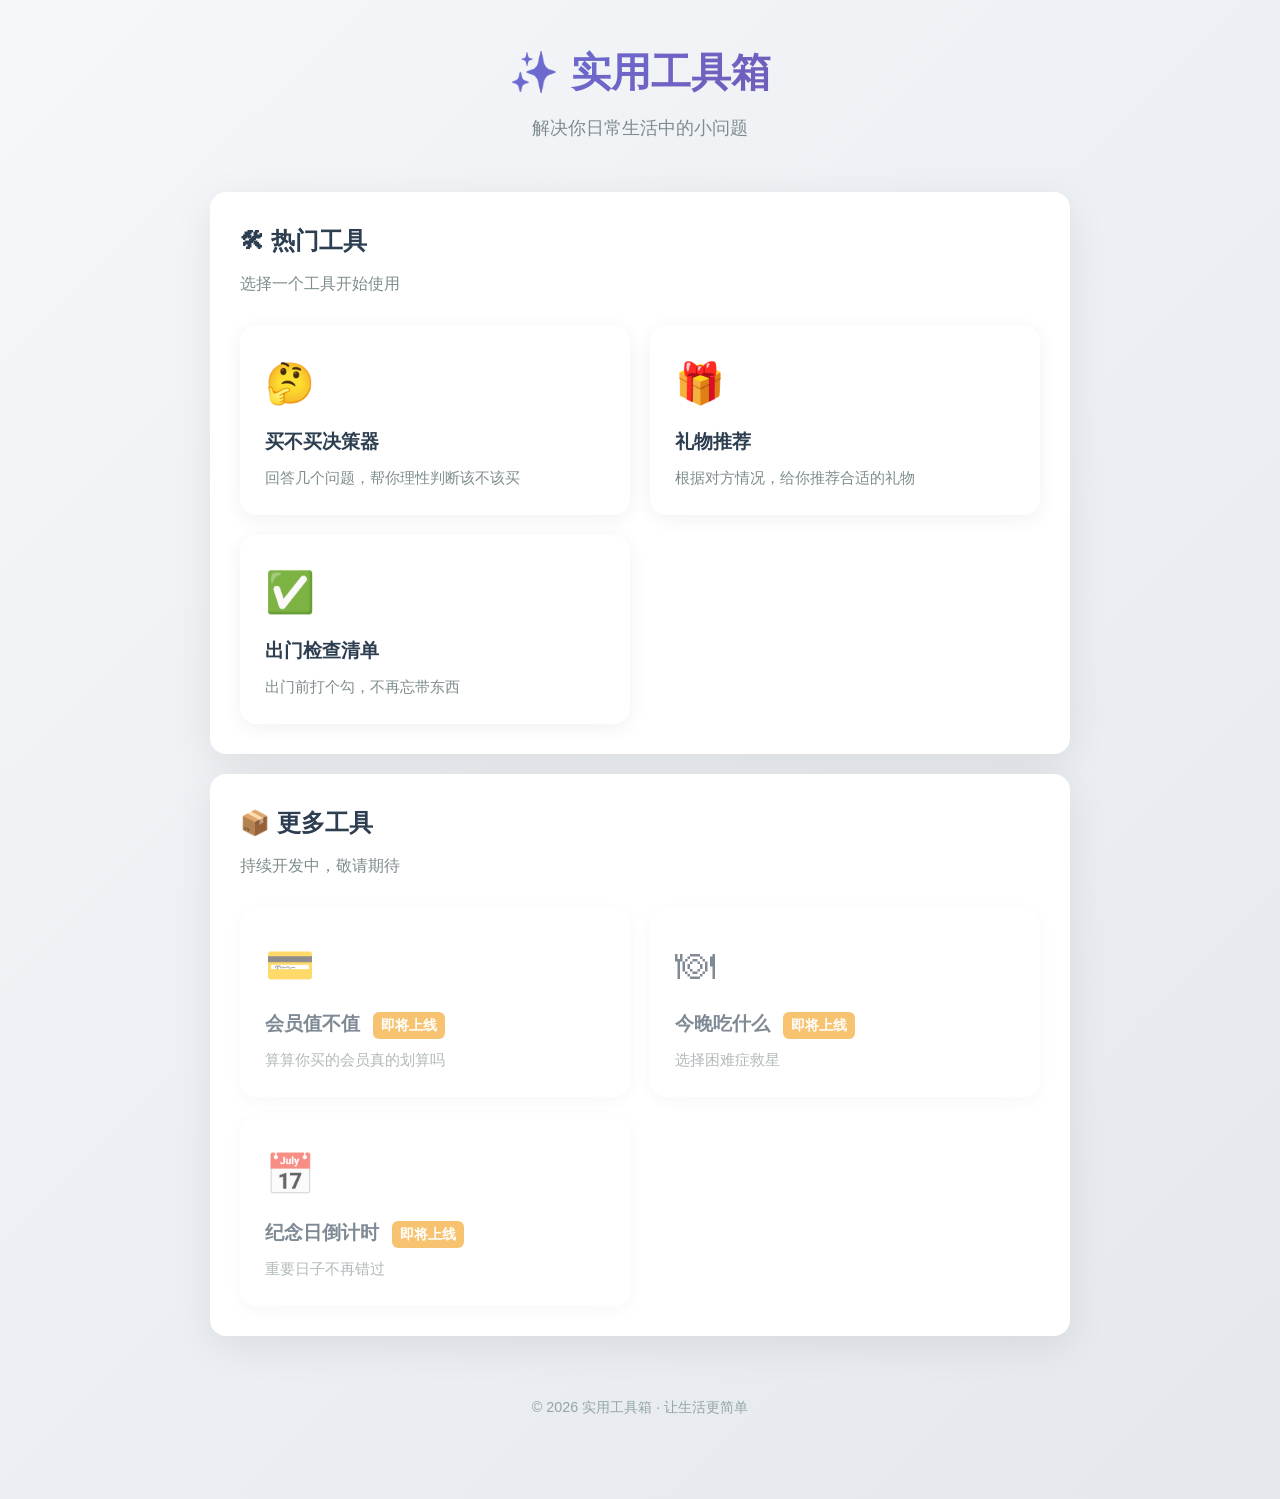
==== index.html @ 36814bb4 "initial commit: 实用工具箱 MVP" ====
<!DOCTYPE html>
<html lang="zh-CN">
<head>
  <meta charset="UTF-8">
  <meta name="viewport" content="width=device-width, initial-scale=1.0">
  <title>实用工具箱 - 解决日常生活中的小问题</title>
  <meta name="description" content="一个收集了各种实用小工具的网站，帮你解决日常生活中的小问题">
  <link rel="stylesheet" href="style.css">
</head>
<body>
  <div class="container">
    <header>
      <h1>✨ 实用工具箱</h1>
      <p>解决你日常生活中的小问题</p>
    </header>

    <div class="card">
      <h2 style="margin-bottom: 10px;">🛠 热门工具</h2>
      <p style="color: #7f8c8d;">选择一个工具开始使用</p>
      
      <div class="tool-grid">
        <a href="buy-or-not.html" class="tool-card">
          <div class="tool-icon">🤔</div>
          <h3>买不买决策器</h3>
          <p>回答几个问题，帮你理性判断该不该买</p>
        </a>
        
        <a href="gift-recommender.html" class="tool-card">
          <div class="tool-icon">🎁</div>
          <h3>礼物推荐</h3>
          <p>根据对方情况，给你推荐合适的礼物</p>
        </a>
        
        <a href="checklist.html" class="tool-card">
          <div class="tool-icon">✅</div>
          <h3>出门检查清单</h3>
          <p>出门前打个勾，不再忘带东西</p>
        </a>
      </div>
    </div>

    <div class="card">
      <h2 style="margin-bottom: 10px;">📦 更多工具</h2>
      <p style="color: #7f8c8d;">持续开发中，敬请期待</p>
      
      <div class="tool-grid">
        <div class="tool-card coming-soon">
          <div class="tool-icon">💳</div>
          <h3>会员值不值 <span class="coming-soon-badge">即将上线</span></h3>
          <p>算算你买的会员真的划算吗</p>
        </div>
        
        <div class="tool-card coming-soon">
          <div class="tool-icon">🍽</div>
          <h3>今晚吃什么 <span class="coming-soon-badge">即将上线</span></h3>
          <p>选择困难症救星</p>
        </div>
        
        <div class="tool-card coming-soon">
          <div class="tool-icon">📅</div>
          <h3>纪念日倒计时 <span class="coming-soon-badge">即将上线</span></h3>
          <p>重要日子不再错过</p>
        </div>
      </div>
    </div>

    <footer>
      <p>© 2026 实用工具箱 · 让生活更简单</p>
    </footer>
  </div>
</body>
</html>
---- style.css ----
* {
  margin: 0;
  padding: 0;
  box-sizing: border-box;
}

body {
  font-family: -apple-system, BlinkMacSystemFont, 'Segoe UI', 'PingFang SC', 'Hiragino Sans GB', 'Microsoft YaHei', sans-serif;
  background: linear-gradient(135deg, #f5f7fa 0%, #e4e8ec 100%);
  min-height: 100vh;
  color: #2c3e50;
  line-height: 1.6;
}

.container {
  max-width: 900px;
  margin: 0 auto;
  padding: 40px 20px;
}

header {
  text-align: center;
  margin-bottom: 50px;
}

header h1 {
  font-size: 2.5em;
  background: linear-gradient(135deg, #667eea 0%, #764ba2 100%);
  -webkit-background-clip: text;
  -webkit-text-fill-color: transparent;
  background-clip: text;
  margin-bottom: 10px;
}

header p {
  color: #7f8c8d;
  font-size: 1.1em;
}

.card {
  background: white;
  border-radius: 16px;
  padding: 30px;
  box-shadow: 0 10px 40px rgba(0, 0, 0, 0.08);
  margin-bottom: 20px;
}

.tool-grid {
  display: grid;
  grid-template-columns: repeat(auto-fit, minmax(260px, 1fr));
  gap: 20px;
  margin-top: 30px;
}

.tool-card {
  background: white;
  border-radius: 16px;
  padding: 25px;
  box-shadow: 0 4px 20px rgba(0, 0, 0, 0.06);
  text-decoration: none;
  color: inherit;
  transition: transform 0.2s, box-shadow 0.2s;
  cursor: pointer;
  display: block;
}

.tool-card:hover {
  transform: translateY(-4px);
  box-shadow: 0 8px 30px rgba(0, 0, 0, 0.12);
}

.tool-icon {
  font-size: 2.5em;
  margin-bottom: 12px;
}

.tool-card h3 {
  color: #2c3e50;
  margin-bottom: 8px;
  font-size: 1.2em;
}

.tool-card p {
  color: #7f8c8d;
  font-size: 0.95em;
}

.btn {
  background: linear-gradient(135deg, #667eea 0%, #764ba2 100%);
  color: white;
  border: none;
  padding: 14px 28px;
  border-radius: 10px;
  font-size: 1em;
  cursor: pointer;
  transition: transform 0.2s, box-shadow 0.2s;
  font-weight: 500;
}

.btn:hover {
  transform: translateY(-2px);
  box-shadow: 0 6px 20px rgba(102, 126, 234, 0.4);
}

.btn-secondary {
  background: #ecf0f1;
  color: #2c3e50;
}

.btn-secondary:hover {
  background: #bdc3c7;
  box-shadow: 0 6px 20px rgba(0, 0, 0, 0.1);
}

.question {
  margin-bottom: 25px;
}

.question p {
  font-size: 1.1em;
  margin-bottom: 12px;
  font-weight: 500;
}

.options {
  display: flex;
  flex-wrap: wrap;
  gap: 10px;
}

.option-btn {
  flex: 1;
  min-width: 120px;
  padding: 12px 20px;
  border: 2px solid #e0e6ed;
  background: white;
  border-radius: 10px;
  cursor: pointer;
  transition: all 0.2s;
  font-size: 0.95em;
  color: #2c3e50;
}

.option-btn:hover {
  border-color: #667eea;
  background: #f8f9ff;
}

.option-btn.selected {
  border-color: #667eea;
  background: #667eea;
  color: white;
}

input[type="text"], input[type="number"], input[type="date"], select, textarea {
  width: 100%;
  padding: 12px;
  border: 2px solid #e0e6ed;
  border-radius: 10px;
  font-size: 1em;
  transition: border-color 0.2s;
  font-family: inherit;
}

input:focus, select:focus, textarea:focus {
  outline: none;
  border-color: #667eea;
}

.result-box {
  background: linear-gradient(135deg, #f8f9ff 0%, #f0f2ff 100%);
  border-left: 4px solid #667eea;
  padding: 20px;
  border-radius: 10px;
  margin-top: 20px;
}

.result-box h3 {
  color: #667eea;
  margin-bottom: 10px;
}

.back-link {
  display: inline-block;
  color: #667eea;
  text-decoration: none;
  margin-bottom: 20px;
  font-weight: 500;
}

.back-link:hover {
  text-decoration: underline;
}

.tool-header {
  margin-bottom: 30px;
}

.tool-header h2 {
  color: #2c3e50;
  margin-bottom: 8px;
}

.tool-header p {
  color: #7f8c8d;
}

footer {
  text-align: center;
  padding: 40px 20px;
  color: #95a5a6;
  font-size: 0.9em;
}

.checklist-item {
  display: flex;
  align-items: center;
  padding: 12px;
  background: #f8f9fa;
  border-radius: 8px;
  margin-bottom: 8px;
}

.checklist-item input[type="checkbox"] {
  width: 20px;
  height: 20px;
  margin-right: 12px;
  cursor: pointer;
}

.checklist-item label {
  flex: 1;
  cursor: pointer;
}

.checklist-item.checked label {
  text-decoration: line-through;
  color: #95a5a6;
}

.progress-bar {
  background: #e0e6ed;
  border-radius: 10px;
  height: 8px;
  margin: 15px 0;
  overflow: hidden;
}

.progress-fill {
  background: linear-gradient(135deg, #667eea 0%, #764ba2 100%);
  height: 100%;
  transition: width 0.3s;
}

.tabs {
  display: flex;
  gap: 10px;
  margin-bottom: 25px;
  flex-wrap: wrap;
}

.tab-btn {
  padding: 10px 18px;
  background: #ecf0f1;
  border: none;
  border-radius: 8px;
  cursor: pointer;
  font-size: 0.95em;
  color: #2c3e50;
  transition: all 0.2s;
}

.tab-btn.active {
  background: linear-gradient(135deg, #667eea 0%, #764ba2 100%);
  color: white;
}

.gift-result {
  background: white;
  border-radius: 12px;
  padding: 20px;
  margin-top: 15px;
  box-shadow: 0 4px 15px rgba(0, 0, 0, 0.06);
}

.gift-result h4 {
  color: #2c3e50;
  margin-bottom: 8px;
}

.gift-result p {
  color: #7f8c8d;
  margin-bottom: 10px;
}

.coming-soon {
  opacity: 0.6;
  pointer-events: none;
}

.coming-soon-badge {
  display: inline-block;
  background: #f39c12;
  color: white;
  padding: 2px 8px;
  border-radius: 6px;
  font-size: 0.75em;
  margin-left: 8px;
}

@media (max-width: 600px) {
  .container {
    padding: 20px 15px;
  }
  
  header h1 {
    font-size: 1.8em;
  }
  
  .tool-grid {
    grid-template-columns: 1fr;
  }
  
  .card {
    padding: 20px;
  }
}
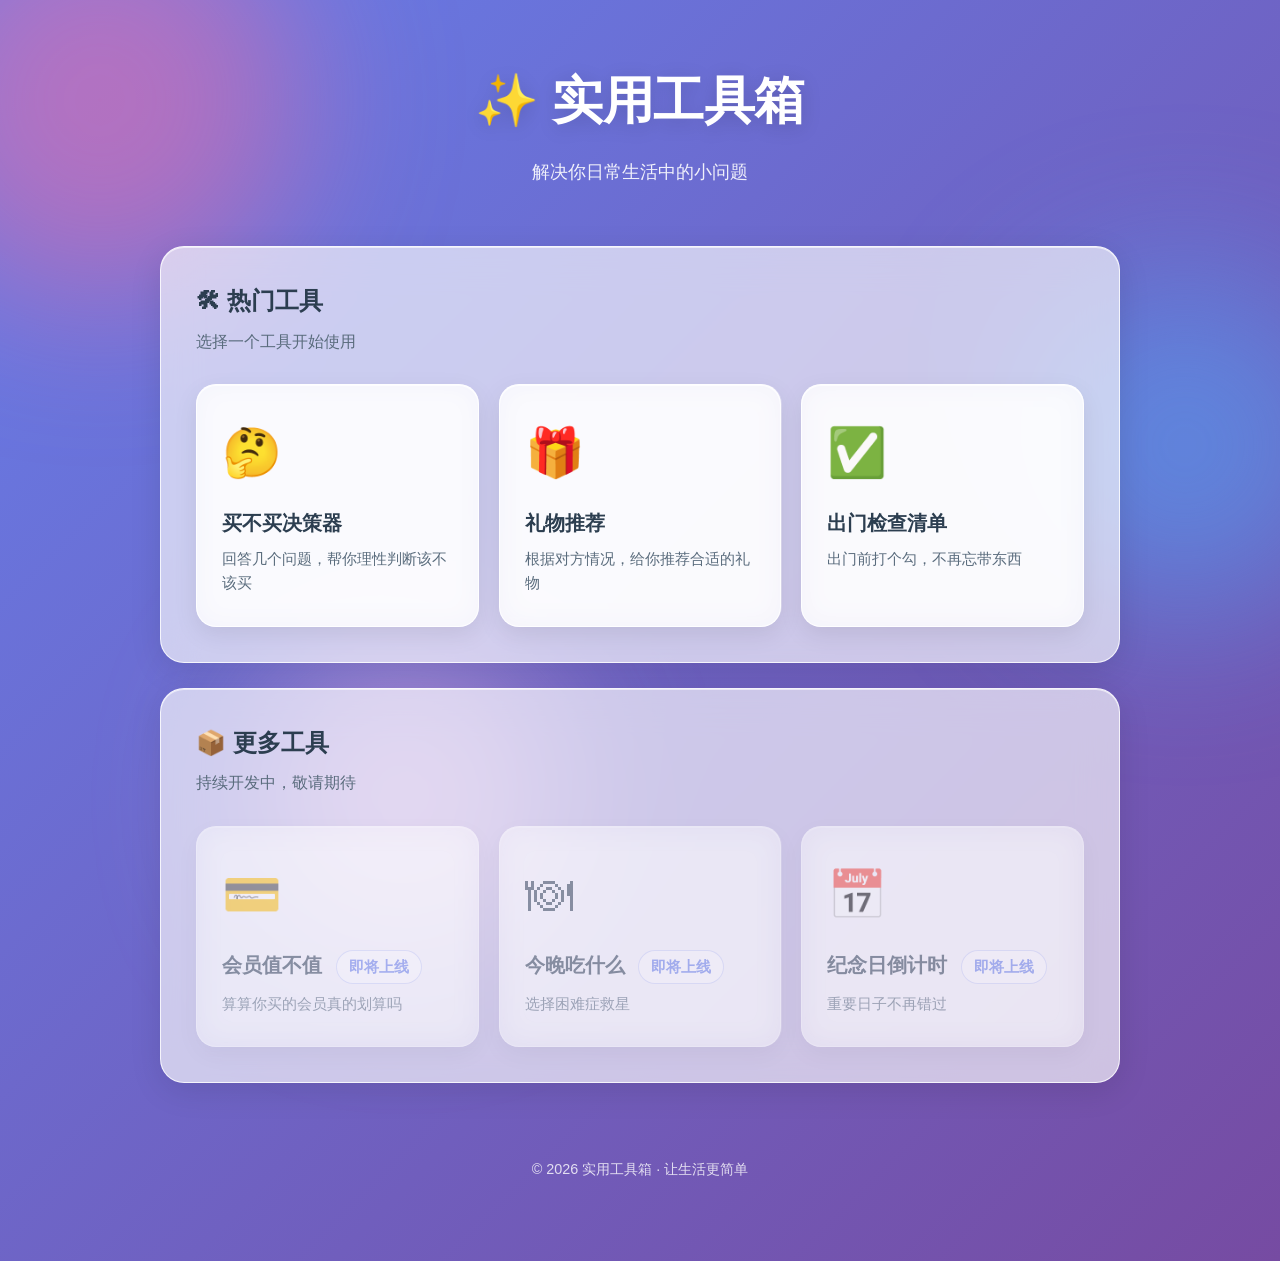
==== commit 6c422d79: "首页样式升级为玻璃拟态风格" ====
--- a/index.html
+++ b/index.html
@@ -8,6 +8,10 @@
   <link rel="stylesheet" href="style.css">
 </head>
 <body>
+  <div class="decoration-blob blob-1"></div>
+  <div class="decoration-blob blob-2"></div>
+  <div class="decoration-blob blob-3"></div>
+
   <div class="container">
     <header>
       <h1>✨ 实用工具箱</h1>
@@ -15,24 +19,24 @@
     </header>
 
     <div class="card">
-      <h2 style="margin-bottom: 10px;">🛠 热门工具</h2>
-      <p style="color: #7f8c8d;">选择一个工具开始使用</p>
-      
+      <h2>🛠 热门工具</h2>
+      <p>选择一个工具开始使用</p>
+
       <div class="tool-grid">
         <a href="buy-or-not.html" class="tool-card">
-          <div class="tool-icon">🤔</div>
+          <span class="tool-icon">🤔</span>
           <h3>买不买决策器</h3>
           <p>回答几个问题，帮你理性判断该不该买</p>
         </a>
-        
+
         <a href="gift-recommender.html" class="tool-card">
-          <div class="tool-icon">🎁</div>
+          <span class="tool-icon">🎁</span>
           <h3>礼物推荐</h3>
           <p>根据对方情况，给你推荐合适的礼物</p>
         </a>
-        
+
         <a href="checklist.html" class="tool-card">
-          <div class="tool-icon">✅</div>
+          <span class="tool-icon">✅</span>
           <h3>出门检查清单</h3>
           <p>出门前打个勾，不再忘带东西</p>
         </a>
@@ -40,24 +44,24 @@
     </div>
 
     <div class="card">
-      <h2 style="margin-bottom: 10px;">📦 更多工具</h2>
-      <p style="color: #7f8c8d;">持续开发中，敬请期待</p>
-      
+      <h2>📦 更多工具</h2>
+      <p>持续开发中，敬请期待</p>
+
       <div class="tool-grid">
         <div class="tool-card coming-soon">
-          <div class="tool-icon">💳</div>
+          <span class="tool-icon">💳</span>
           <h3>会员值不值 <span class="coming-soon-badge">即将上线</span></h3>
           <p>算算你买的会员真的划算吗</p>
         </div>
-        
+
         <div class="tool-card coming-soon">
-          <div class="tool-icon">🍽</div>
+          <span class="tool-icon">🍽</span>
           <h3>今晚吃什么 <span class="coming-soon-badge">即将上线</span></h3>
           <p>选择困难症救星</p>
         </div>
-        
+
         <div class="tool-card coming-soon">
-          <div class="tool-icon">📅</div>
+          <span class="tool-icon">📅</span>
           <h3>纪念日倒计时 <span class="coming-soon-badge">即将上线</span></h3>
           <p>重要日子不再错过</p>
         </div>
--- a/style.css
+++ b/style.css
@@ -6,82 +6,193 @@
 
 body {
   font-family: -apple-system, BlinkMacSystemFont, 'Segoe UI', 'PingFang SC', 'Hiragino Sans GB', 'Microsoft YaHei', sans-serif;
-  background: linear-gradient(135deg, #f5f7fa 0%, #e4e8ec 100%);
+  background: linear-gradient(135deg, #667eea 0%, #764ba2 25%, #f093fb 50%, #f5576c 75%, #4facfe 100%);
+  background-size: 400% 400%;
+  animation: gradientFlow 15s ease infinite;
   min-height: 100vh;
   color: #2c3e50;
   line-height: 1.6;
+  position: relative;
+  overflow-x: hidden;
+}
+
+@keyframes gradientFlow {
+  0% { background-position: 0% 50%; }
+  50% { background-position: 100% 50%; }
+  100% { background-position: 0% 50%; }
+}
+
+.decoration-blob {
+  position: fixed;
+  border-radius: 50%;
+  filter: blur(80px);
+  opacity: 0.5;
+  pointer-events: none;
+  z-index: 0;
+}
+
+.blob-1 {
+  width: 400px;
+  height: 400px;
+  background: #ff6b9d;
+  top: -100px;
+  left: -100px;
+  animation: float1 20s ease-in-out infinite;
+}
+
+.blob-2 {
+  width: 350px;
+  height: 350px;
+  background: #4facfe;
+  top: 30%;
+  right: -80px;
+  animation: float2 25s ease-in-out infinite;
+}
+
+.blob-3 {
+  width: 300px;
+  height: 300px;
+  background: #fbc2eb;
+  bottom: -50px;
+  left: 20%;
+  animation: float3 22s ease-in-out infinite;
+}
+
+@keyframes float1 {
+  0%, 100% { transform: translate(0, 0) scale(1); }
+  33% { transform: translate(50px, 80px) scale(1.1); }
+  66% { transform: translate(-30px, 60px) scale(0.95); }
+}
+
+@keyframes float2 {
+  0%, 100% { transform: translate(0, 0) scale(1); }
+  33% { transform: translate(-40px, 50px) scale(1.15); }
+  66% { transform: translate(60px, -30px) scale(0.9); }
+}
+
+@keyframes float3 {
+  0%, 100% { transform: translate(0, 0) scale(1); }
+  33% { transform: translate(30px, -60px) scale(1.1); }
+  66% { transform: translate(-50px, -20px) scale(0.95); }
 }
 
 .container {
-  max-width: 900px;
+  max-width: 1000px;
   margin: 0 auto;
-  padding: 40px 20px;
+  padding: 60px 20px;
+  position: relative;
+  z-index: 1;
 }
 
 header {
   text-align: center;
-  margin-bottom: 50px;
+  margin-bottom: 60px;
 }
 
 header h1 {
-  font-size: 2.5em;
-  background: linear-gradient(135deg, #667eea 0%, #764ba2 100%);
-  -webkit-background-clip: text;
-  -webkit-text-fill-color: transparent;
-  background-clip: text;
+  font-size: 3.2em;
+  color: white;
+  margin-bottom: 15px;
+  text-shadow: 0 4px 20px rgba(0, 0, 0, 0.15);
+  font-weight: 700;
+  letter-spacing: -0.5px;
+}
+
+header p {
+  color: rgba(255, 255, 255, 0.9);
+  font-size: 1.15em;
+  font-weight: 400;
+}
+
+.card {
+  background: rgba(255, 255, 255, 0.65);
+  backdrop-filter: blur(20px);
+  -webkit-backdrop-filter: blur(20px);
+  border: 1px solid rgba(255, 255, 255, 0.8);
+  border-radius: 24px;
+  padding: 35px;
+  box-shadow:
+    0 8px 32px rgba(0, 0, 0, 0.1),
+    inset 0 1px 0 rgba(255, 255, 255, 0.6);
+  margin-bottom: 25px;
+}
+
+.card h2 {
+  color: #2c3e50;
+  font-size: 1.5em;
+  margin-bottom: 8px;
+}
+
+.card > p {
+  color: #5a6c7d;
   margin-bottom: 10px;
-}
-
-header p {
-  color: #7f8c8d;
-  font-size: 1.1em;
-}
-
-.card {
-  background: white;
-  border-radius: 16px;
-  padding: 30px;
-  box-shadow: 0 10px 40px rgba(0, 0, 0, 0.08);
-  margin-bottom: 20px;
 }
 
 .tool-grid {
   display: grid;
-  grid-template-columns: repeat(auto-fit, minmax(260px, 1fr));
+  grid-template-columns: repeat(auto-fit, minmax(280px, 1fr));
   gap: 20px;
   margin-top: 30px;
 }
 
 .tool-card {
-  background: white;
-  border-radius: 16px;
-  padding: 25px;
-  box-shadow: 0 4px 20px rgba(0, 0, 0, 0.06);
+  background: rgba(255, 255, 255, 0.75);
+  backdrop-filter: blur(15px);
+  -webkit-backdrop-filter: blur(15px);
+  border: 1px solid rgba(255, 255, 255, 0.9);
+  border-radius: 20px;
+  padding: 30px 25px;
+  box-shadow:
+    0 8px 25px rgba(0, 0, 0, 0.08),
+    inset 0 1px 0 rgba(255, 255, 255, 0.8);
   text-decoration: none;
   color: inherit;
-  transition: transform 0.2s, box-shadow 0.2s;
+  transition: all 0.3s cubic-bezier(0.4, 0, 0.2, 1);
   cursor: pointer;
   display: block;
+  position: relative;
+  overflow: hidden;
+}
+
+.tool-card::before {
+  content: '';
+  position: absolute;
+  top: 0;
+  left: 0;
+  right: 0;
+  height: 4px;
+  background: linear-gradient(90deg, #667eea, #764ba2, #f093fb);
+  opacity: 0;
+  transition: opacity 0.3s;
 }
 
 .tool-card:hover {
-  transform: translateY(-4px);
-  box-shadow: 0 8px 30px rgba(0, 0, 0, 0.12);
+  transform: translateY(-6px);
+  box-shadow:
+    0 15px 40px rgba(0, 0, 0, 0.12),
+    inset 0 1px 0 rgba(255, 255, 255, 0.8);
+  background: rgba(255, 255, 255, 0.9);
+}
+
+.tool-card:hover::before {
+  opacity: 1;
 }
 
 .tool-icon {
-  font-size: 2.5em;
-  margin-bottom: 12px;
+  font-size: 3em;
+  margin-bottom: 15px;
+  display: block;
 }
 
 .tool-card h3 {
   color: #2c3e50;
   margin-bottom: 8px;
-  font-size: 1.2em;
+  font-size: 1.25em;
+  font-weight: 600;
 }
 
 .tool-card p {
-  color: #7f8c8d;
+  color: #5a6c7d;
   font-size: 0.95em;
 }
 
@@ -89,37 +200,41 @@
   background: linear-gradient(135deg, #667eea 0%, #764ba2 100%);
   color: white;
   border: none;
-  padding: 14px 28px;
-  border-radius: 10px;
+  padding: 14px 32px;
+  border-radius: 12px;
   font-size: 1em;
   cursor: pointer;
-  transition: transform 0.2s, box-shadow 0.2s;
+  transition: all 0.3s;
   font-weight: 500;
+  box-shadow: 0 4px 15px rgba(102, 126, 234, 0.3);
 }
 
 .btn:hover {
   transform: translateY(-2px);
-  box-shadow: 0 6px 20px rgba(102, 126, 234, 0.4);
+  box-shadow: 0 8px 25px rgba(102, 126, 234, 0.4);
 }
 
 .btn-secondary {
-  background: #ecf0f1;
-  color: #2c3e50;
+  background: rgba(255, 255, 255, 0.8);
+  color: #2c3e50;
+  border: 1px solid rgba(255, 255, 255, 0.9);
+  box-shadow: 0 4px 15px rgba(0, 0, 0, 0.08);
 }
 
 .btn-secondary:hover {
-  background: #bdc3c7;
-  box-shadow: 0 6px 20px rgba(0, 0, 0, 0.1);
+  background: white;
+  box-shadow: 0 6px 20px rgba(0, 0, 0, 0.12);
 }
 
 .question {
-  margin-bottom: 25px;
+  margin-bottom: 28px;
 }
 
 .question p {
-  font-size: 1.1em;
+  font-size: 1.05em;
   margin-bottom: 12px;
-  font-weight: 500;
+  font-weight: 600;
+  color: #2c3e50;
 }
 
 .options {
@@ -130,107 +245,154 @@
 
 .option-btn {
   flex: 1;
-  min-width: 120px;
-  padding: 12px 20px;
-  border: 2px solid #e0e6ed;
-  background: white;
-  border-radius: 10px;
+  min-width: 130px;
+  padding: 14px 20px;
+  border: 2px solid rgba(255, 255, 255, 0.9);
+  background: rgba(255, 255, 255, 0.6);
+  backdrop-filter: blur(10px);
+  border-radius: 12px;
   cursor: pointer;
   transition: all 0.2s;
   font-size: 0.95em;
   color: #2c3e50;
+  font-weight: 500;
 }
 
 .option-btn:hover {
   border-color: #667eea;
-  background: #f8f9ff;
+  background: rgba(255, 255, 255, 0.85);
+  transform: translateY(-2px);
 }
 
 .option-btn.selected {
   border-color: #667eea;
-  background: #667eea;
+  background: linear-gradient(135deg, #667eea 0%, #764ba2 100%);
   color: white;
+  box-shadow: 0 4px 15px rgba(102, 126, 234, 0.3);
 }
 
 input[type="text"], input[type="number"], input[type="date"], select, textarea {
   width: 100%;
-  padding: 12px;
-  border: 2px solid #e0e6ed;
-  border-radius: 10px;
+  padding: 14px 16px;
+  border: 2px solid rgba(255, 255, 255, 0.9);
+  background: rgba(255, 255, 255, 0.7);
+  border-radius: 12px;
   font-size: 1em;
-  transition: border-color 0.2s;
+  transition: all 0.2s;
   font-family: inherit;
+  color: #2c3e50;
 }
 
 input:focus, select:focus, textarea:focus {
   outline: none;
   border-color: #667eea;
+  background: white;
+  box-shadow: 0 0 0 4px rgba(102, 126, 234, 0.15);
+}
+
+select {
+  cursor: pointer;
+  appearance: none;
+  background-image: url("data:image/svg+xml,%3Csvg xmlns='http://www.w3.org/2000/svg' width='12' height='12' viewBox='0 0 12 12'%3E%3Cpath fill='%23667eea' d='M6 9L1 4h10z'/%3E%3C/svg%3E");
+  background-repeat: no-repeat;
+  background-position: right 16px center;
+  padding-right: 40px;
 }
 
 .result-box {
-  background: linear-gradient(135deg, #f8f9ff 0%, #f0f2ff 100%);
+  background: rgba(255, 255, 255, 0.8);
+  backdrop-filter: blur(10px);
   border-left: 4px solid #667eea;
-  padding: 20px;
-  border-radius: 10px;
-  margin-top: 20px;
+  padding: 24px;
+  border-radius: 16px;
+  margin-top: 25px;
+  box-shadow: 0 4px 20px rgba(0, 0, 0, 0.06);
 }
 
 .result-box h3 {
   color: #667eea;
-  margin-bottom: 10px;
+  margin-bottom: 12px;
+  font-size: 1.3em;
+}
+
+.result-box p {
+  color: #5a6c7d;
+  margin-bottom: 8px;
 }
 
 .back-link {
   display: inline-block;
-  color: #667eea;
+  color: white;
   text-decoration: none;
-  margin-bottom: 20px;
+  margin-bottom: 25px;
   font-weight: 500;
+  background: rgba(255, 255, 255, 0.2);
+  padding: 10px 20px;
+  border-radius: 10px;
+  backdrop-filter: blur(10px);
+  transition: all 0.2s;
 }
 
 .back-link:hover {
-  text-decoration: underline;
+  background: rgba(255, 255, 255, 0.3);
+  transform: translateX(-4px);
 }
 
 .tool-header {
-  margin-bottom: 30px;
+  margin-bottom: 35px;
 }
 
 .tool-header h2 {
-  color: #2c3e50;
+  color: white;
+  font-size: 2em;
   margin-bottom: 8px;
+  text-shadow: 0 2px 10px rgba(0, 0, 0, 0.15);
 }
 
 .tool-header p {
-  color: #7f8c8d;
+  color: rgba(255, 255, 255, 0.85);
 }
 
 footer {
   text-align: center;
-  padding: 40px 20px;
-  color: #95a5a6;
+  padding: 50px 20px 20px;
+  color: rgba(255, 255, 255, 0.8);
   font-size: 0.9em;
 }
 
 .checklist-item {
   display: flex;
   align-items: center;
-  padding: 12px;
-  background: #f8f9fa;
-  border-radius: 8px;
-  margin-bottom: 8px;
+  padding: 14px 16px;
+  background: rgba(255, 255, 255, 0.6);
+  border-radius: 12px;
+  margin-bottom: 10px;
+  transition: all 0.2s;
+  cursor: pointer;
+}
+
+.checklist-item:hover {
+  background: rgba(255, 255, 255, 0.9);
+  transform: translateX(4px);
 }
 
 .checklist-item input[type="checkbox"] {
-  width: 20px;
-  height: 20px;
-  margin-right: 12px;
-  cursor: pointer;
+  width: 22px;
+  height: 22px;
+  margin-right: 14px;
+  cursor: pointer;
+  accent-color: #667eea;
 }
 
 .checklist-item label {
   flex: 1;
   cursor: pointer;
+  font-weight: 500;
+  color: #2c3e50;
+}
+
+.checklist-item.checked {
+  background: rgba(102, 126, 234, 0.1);
 }
 
 .checklist-item.checked label {
@@ -239,89 +401,128 @@
 }
 
 .progress-bar {
-  background: #e0e6ed;
-  border-radius: 10px;
-  height: 8px;
-  margin: 15px 0;
+  background: rgba(255, 255, 255, 0.4);
+  border-radius: 12px;
+  height: 10px;
+  margin: 15px 0 25px;
   overflow: hidden;
+  box-shadow: inset 0 2px 4px rgba(0, 0, 0, 0.06);
 }
 
 .progress-fill {
-  background: linear-gradient(135deg, #667eea 0%, #764ba2 100%);
+  background: linear-gradient(90deg, #667eea, #764ba2, #f093fb);
   height: 100%;
-  transition: width 0.3s;
+  transition: width 0.5s cubic-bezier(0.4, 0, 0.2, 1);
+  box-shadow: 0 2px 10px rgba(102, 126, 234, 0.4);
 }
 
 .tabs {
   display: flex;
   gap: 10px;
-  margin-bottom: 25px;
+  margin-bottom: 30px;
   flex-wrap: wrap;
 }
 
 .tab-btn {
-  padding: 10px 18px;
-  background: #ecf0f1;
-  border: none;
-  border-radius: 8px;
+  padding: 12px 22px;
+  background: rgba(255, 255, 255, 0.5);
+  border: 1px solid rgba(255, 255, 255, 0.7);
+  border-radius: 12px;
   cursor: pointer;
   font-size: 0.95em;
   color: #2c3e50;
   transition: all 0.2s;
+  backdrop-filter: blur(10px);
+  font-weight: 500;
+}
+
+.tab-btn:hover {
+  background: rgba(255, 255, 255, 0.7);
+  transform: translateY(-2px);
 }
 
 .tab-btn.active {
   background: linear-gradient(135deg, #667eea 0%, #764ba2 100%);
   color: white;
+  border-color: transparent;
+  box-shadow: 0 4px 15px rgba(102, 126, 234, 0.3);
 }
 
 .gift-result {
-  background: white;
-  border-radius: 12px;
-  padding: 20px;
-  margin-top: 15px;
-  box-shadow: 0 4px 15px rgba(0, 0, 0, 0.06);
+  background: rgba(255, 255, 255, 0.7);
+  border-radius: 16px;
+  padding: 22px;
+  margin-top: 18px;
+  box-shadow: 0 4px 20px rgba(0, 0, 0, 0.06);
+  border: 1px solid rgba(255, 255, 255, 0.8);
+  transition: all 0.2s;
+}
+
+.gift-result:hover {
+  transform: translateY(-2px);
+  box-shadow: 0 8px 25px rgba(0, 0, 0, 0.1);
 }
 
 .gift-result h4 {
   color: #2c3e50;
   margin-bottom: 8px;
+  font-size: 1.15em;
 }
 
 .gift-result p {
-  color: #7f8c8d;
+  color: #5a6c7d;
   margin-bottom: 10px;
 }
 
 .coming-soon {
-  opacity: 0.6;
+  opacity: 0.5;
   pointer-events: none;
 }
 
 .coming-soon-badge {
   display: inline-block;
-  background: #f39c12;
-  color: white;
-  padding: 2px 8px;
-  border-radius: 6px;
+  background: rgba(255, 255, 255, 0.9);
+  color: #667eea;
+  padding: 4px 12px;
+  border-radius: 20px;
   font-size: 0.75em;
   margin-left: 8px;
+  font-weight: 600;
+  border: 1px solid rgba(102, 126, 234, 0.3);
 }
 
 @media (max-width: 600px) {
   .container {
-    padding: 20px 15px;
-  }
-  
+    padding: 30px 15px;
+  }
+
+  header {
+    margin-bottom: 40px;
+  }
+
   header h1 {
-    font-size: 1.8em;
-  }
-  
+    font-size: 2.2em;
+  }
+
+  .card {
+    padding: 25px 20px;
+    border-radius: 20px;
+  }
+
   .tool-grid {
     grid-template-columns: 1fr;
-  }
-  
-  .card {
-    padding: 20px;
-  }
-}
+    gap: 15px;
+  }
+
+  .tool-card {
+    padding: 25px 20px;
+  }
+
+  .tool-icon {
+    font-size: 2.5em;
+  }
+
+  .decoration-blob {
+    opacity: 0.3;
+  }
+}
